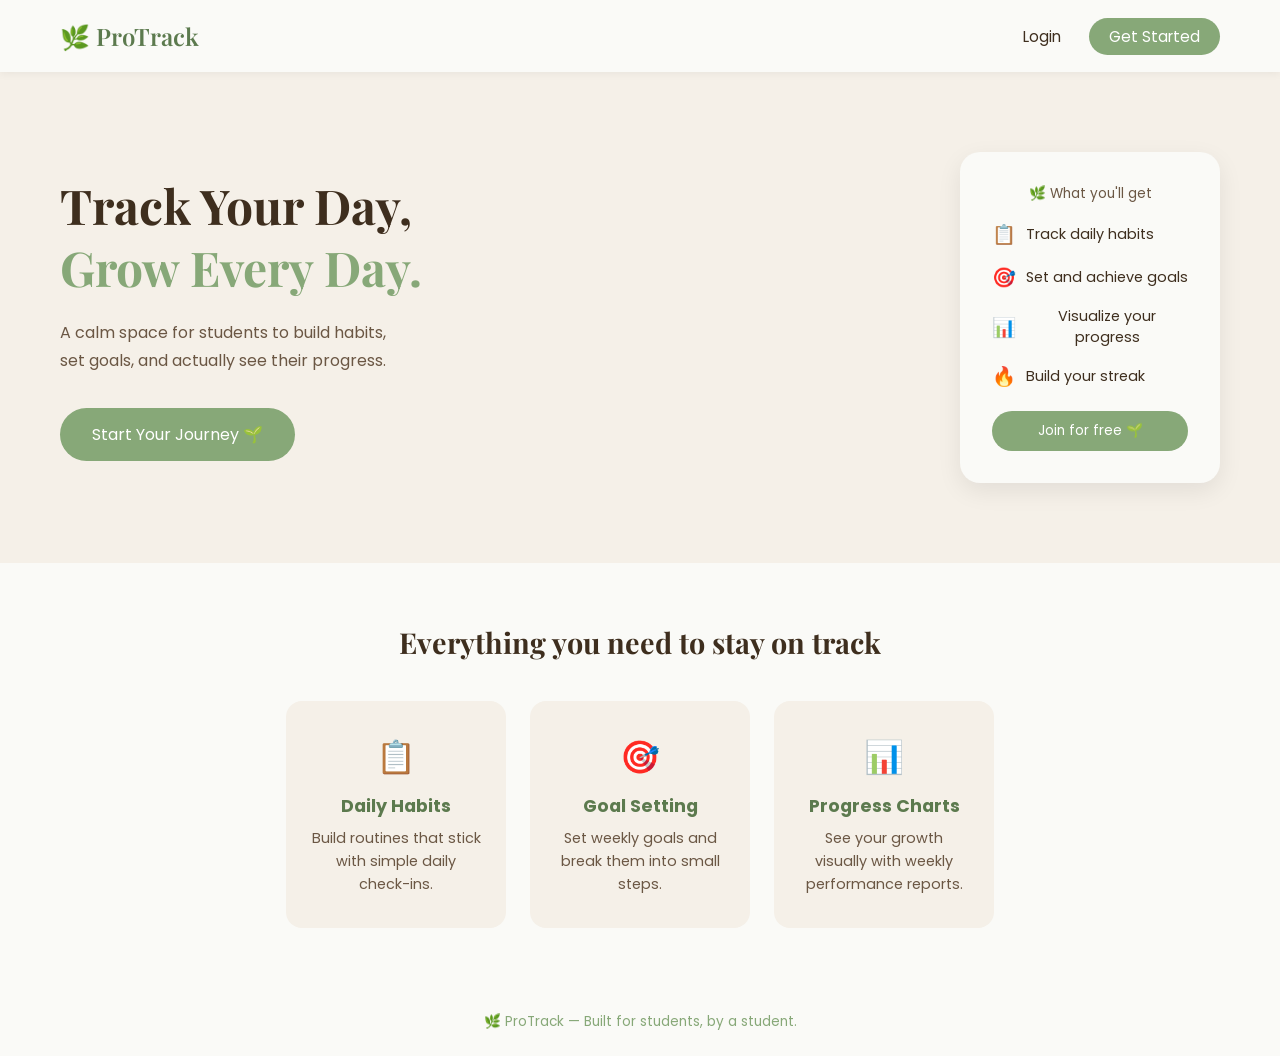
==== index.html @ a3cd6a58 "ProTrack complete project" ====
<!DOCTYPE html>
<html lang="en">
<head>
  <meta charset="UTF-8" />
  <meta name="viewport" content="width=device-width, initial-scale=1.0"/>
  <title>ProTrack</title>
  <link rel="stylesheet" href="css/style.css" />
  <link href="https://fonts.googleapis.com/css2?family=Playfair+Display:wght@400;600&family=Poppins:wght@300;400;500&display=swap" rel="stylesheet"/>
</head>
<body>

  <!-- NAVBAR -->
  <nav class="navbar">
    <div class="logo">🌿 ProTrack</div>
    <div class="nav-links">
      <a href="login.html">Login</a>
      <a href="register.html" class="btn-nav">Get Started</a>
    </div>
  </nav>

  <!-- HERO SECTION -->
  <section class="hero">
    <div class="hero-text">
      <h1>Track Your Day,<br/><span>Grow Every Day.</span></h1>
      <p>A calm space for students to build habits,<br/>set goals, and actually see their progress.</p>
      <a href="register.html" class="btn-primary">Start Your Journey 🌱</a>
    </div>
    <div class="hero-card">
  <p style="font-size:0.85rem; color:#6b5744; margin-bottom:16px;">🌿 What you'll get</p>
  <div style="display:flex; flex-direction:column; gap:14px;">
    <div style="display:flex; align-items:center; gap:10px;">
      <span style="font-size:1.2rem;">📋</span>
      <span style="font-size:0.9rem; color:#3E2E1E;">Track daily habits</span>
    </div>
    <div style="display:flex; align-items:center; gap:10px;">
      <span style="font-size:1.2rem;">🎯</span>
      <span style="font-size:0.9rem; color:#3E2E1E;">Set and achieve goals</span>
    </div>
    <div style="display:flex; align-items:center; gap:10px;">
      <span style="font-size:1.2rem;">📊</span>
      <span style="font-size:0.9rem; color:#3E2E1E;">Visualize your progress</span>
    </div>
    <div style="display:flex; align-items:center; gap:10px;">
      <span style="font-size:1.2rem;">🔥</span>
      <span style="font-size:0.9rem; color:#3E2E1E;">Build your streak</span>
    </div>
  </div>
   <a href="register.html" style="display:block; margin-top:20px; background:#87A878; color:white; text-align:center; padding:10px; border-radius:20px; text-decoration:none; font-size:0.85rem;">Join for free 🌱</a>
</div>
  </section>

  <!-- FEATURES SECTION -->
  <section class="features">
    <h2>Everything you need to stay on track</h2>
    <div class="feature-cards">
      <div class="feature-card">
        <span>📋</span>
        <h3>Daily Habits</h3>
        <p>Build routines that stick with simple daily check-ins.</p>
      </div>
      <div class="feature-card">
        <span>🎯</span>
        <h3>Goal Setting</h3>
        <p>Set weekly goals and break them into small steps.</p>
      </div>
      <div class="feature-card">
        <span>📊</span>
        <h3>Progress Charts</h3>
        <p>See your growth visually with weekly performance reports.</p>
      </div>
    </div>
  </section>

  <!-- FOOTER -->
  <footer>
    <p>🌿 ProTrack — Built for students, by a student.</p>
  </footer>

</body>
</html>
---- css/style.css ----
/* ===== GLOBAL ===== */
* {
  margin: 0;
  padding: 0;
  box-sizing: border-box;
}

body {
  font-family: 'Poppins', sans-serif;
  background-color: #F5F0E8;
  color: #3E2E1E;
}

/* ===== NAVBAR ===== */
.navbar {
  display: flex;
  justify-content: space-between;
  align-items: center;
  padding: 20px 60px;
  background-color: #FAFAF7;
  box-shadow: 0 2px 8px rgba(0,0,0,0.05);
}

.logo {
  font-family: 'Playfair Display', serif;
  font-size: 1.5rem;
  color: #5C7A4E;
  font-weight: 600;
}

.nav-links a {
  text-decoration: none;
  color: #3E2E1E;
  margin-left: 24px;
  font-size: 0.95rem;
}

.btn-nav {
  background-color: #87A878;
  color: white !important;
  padding: 8px 20px;
  border-radius: 20px;
  transition: background 0.3s;
}

.btn-nav:hover {
  background-color: #5C7A4E;
}

/* ===== HERO ===== */
.hero {
  display: flex;
  align-items: center;
  justify-content: space-between;
  padding: 80px 60px;
  gap: 40px;
}

.hero-text h1 {
  font-family: 'Playfair Display', serif;
  font-size: 3rem;
  line-height: 1.3;
  margin-bottom: 20px;
}

.hero-text h1 span {
  color: #87A878;
}

.hero-text p {
  font-size: 1rem;
  color: #6b5744;
  margin-bottom: 32px;
  line-height: 1.8;
}

.btn-primary {
  display: inline-block;
  background-color: #87A878;
  color: white;
  padding: 14px 32px;
  border-radius: 30px;
  text-decoration: none;
  font-size: 1rem;
  transition: background 0.3s;
}

.btn-primary:hover {
  background-color: #5C7A4E;
}

/* ===== HERO CARD ===== */
.hero-card {
  background-color: #FAFAF7;
  border-radius: 20px;
  padding: 32px;
  text-align: center;
  box-shadow: 0 8px 24px rgba(0,0,0,0.08);
  width: 260px;
}

.hero-card h2 {
  font-family: 'Playfair Display', serif;
  font-size: 2.5rem;
  color: #5C7A4E;
  margin: 12px 0 8px;
}

.progress-bar {
  background-color: #e0ddd6;
  border-radius: 10px;
  height: 10px;
  margin-top: 16px;
  overflow: hidden;
}

.progress-fill {
  background-color: #87A878;
  height: 100%;
  border-radius: 10px;
}

/* ===== FEATURES ===== */
.features {
  padding: 60px;
  text-align: center;
  background-color: #FAFAF7;
}

.features h2 {
  font-family: 'Playfair Display', serif;
  font-size: 1.8rem;
  margin-bottom: 40px;
  color: #3E2E1E;
}

.feature-cards {
  display: flex;
  justify-content: center;
  gap: 24px;
  flex-wrap: wrap;
}

.feature-card {
  background-color: #F5F0E8;
  border-radius: 16px;
  padding: 32px 24px;
  width: 220px;
  transition: transform 0.3s;
}

.feature-card:hover {
  transform: translateY(-6px);
}

.feature-card span {
  font-size: 2rem;
}

.feature-card h3 {
  margin: 12px 0 8px;
  font-size: 1.1rem;
  color: #5C7A4E;
}

.feature-card p {
  font-size: 0.9rem;
  color: #6b5744;
  line-height: 1.6;
}

/* ===== FOOTER ===== */
footer {
  text-align: center;
  padding: 24px;
  font-size: 0.85rem;
  color: #87A878;
  background-color: #FAFAF7;
}




/* ===== AUTH PAGES (Login & Register) ===== */
.auth-section {
  min-height: 90vh;
  display: flex;
  align-items: center;
  justify-content: center;
  padding: 40px 20px;
  background-color: #F5F0E8;
}

.auth-card {
  background-color: #FAFAF7;
  border-radius: 24px;
  padding: 48px 40px;
  width: 100%;
  max-width: 420px;
  box-shadow: 0 8px 32px rgba(0,0,0,0.08);
  border: 1px solid #e8e3da;
}

.auth-header {
  text-align: center;
  margin-bottom: 32px;
}

.auth-header h2 {
  font-family: 'Playfair Display', serif;
  font-size: 1.8rem;
  color: #3E2E1E;
  margin-bottom: 8px;
}

.auth-header p {
  font-size: 0.9rem;
  color: #6b5744;
}

.form-group {
  margin-bottom: 20px;
}

.form-group label {
  display: block;
  font-size: 0.85rem;
  font-weight: 500;
  color: #3E2E1E;
  margin-bottom: 8px;
}

.form-group input {
  width: 100%;
  padding: 12px 16px;
  border: 1.5px solid #e0ddd6;
  border-radius: 12px;
  font-size: 0.9rem;
  font-family: 'Poppins', sans-serif;
  background-color: #F5F0E8;
  color: #3E2E1E;
  outline: none;
  transition: border 0.3s;
}

.form-group input:focus {
  border-color: #87A878;
}

.form-footer-link {
  text-align: right;
  margin-bottom: 24px;
}

.form-footer-link a {
  font-size: 0.8rem;
  color: #87A878;
  text-decoration: none;
}

.btn-submit {
  width: 100%;
  padding: 14px;
  background-color: #87A878;
  color: white;
  border: none;
  border-radius: 30px;
  font-size: 1rem;
  font-family: 'Poppins', sans-serif;
  cursor: pointer;
  transition: background 0.3s;
}

.btn-submit:hover {
  background-color: #5C7A4E;
}

.switch-auth {
  text-align: center;
  margin-top: 20px;
  font-size: 0.85rem;
  color: #6b5744;
}

.switch-auth a {
  color: #87A878;
  text-decoration: none;
  font-weight: 500;
}




/* ===== DASHBOARD ===== */
.dashboard {
  padding: 40px 60px;
  background-color: #F5F0E8;
  min-height: 90vh;
}

.welcome-banner {
  display: flex;
  justify-content: space-between;
  align-items: center;
  background-color: #FAFAF7;
  border-radius: 20px;
  padding: 32px 40px;
  margin-bottom: 32px;
  border: 1px solid #e8e3da;
}

.welcome-banner h2 {
  font-family: 'Playfair Display', serif;
  font-size: 1.8rem;
  color: #3E2E1E;
  margin-bottom: 6px;
}

.welcome-banner p {
  color: #6b5744;
  font-size: 0.9rem;
}

.score-badge {
  text-align: center;
  background-color: #87A878;
  color: white;
  padding: 20px 32px;
  border-radius: 16px;
}

.score-badge p {
  font-size: 0.8rem;
  color: white;
  margin-bottom: 4px;
}

.score-badge h1 {
  font-family: 'Playfair Display', serif;
  font-size: 2.5rem;
  color: white;
}

/* STATS ROW */
.stats-row {
  display: flex;
  gap: 20px;
  margin-bottom: 32px;
  flex-wrap: wrap;
}

.stat-card {
  flex: 1;
  background-color: #FAFAF7;
  border-radius: 16px;
  padding: 24px 20px;
  text-align: center;
  border: 1px solid #e8e3da;
  min-width: 120px;
}

.stat-card span {
  font-size: 1.8rem;
}

.stat-card h3 {
  font-family: 'Playfair Display', serif;
  font-size: 1.5rem;
  color: #5C7A4E;
  margin: 8px 0 4px;
}

.stat-card p {
  font-size: 0.8rem;
  color: #6b5744;
}

/* DASHBOARD GRID */
.dashboard-grid {
  display: grid;
  grid-template-columns: 1fr 1fr;
  gap: 24px;
}

.dash-card {
  background-color: #FAFAF7;
  border-radius: 20px;
  padding: 28px;
  border: 1px solid #e8e3da;
}

.dash-card-header {
  display: flex;
  justify-content: space-between;
  align-items: center;
  margin-bottom: 20px;
}

.dash-card-header h3 {
  font-size: 1rem;
  font-weight: 500;
  color: #3E2E1E;
}

.dash-card-header a {
  font-size: 0.8rem;
  color: #87A878;
  text-decoration: none;
}

/* HABIT LIST */
.habit-list {
  list-style: none;
}

.habit-item {
  display: flex;
  align-items: center;
  gap: 12px;
  padding: 10px 0;
  border-bottom: 1px solid #f0ebe2;
  font-size: 0.9rem;
  color: #3E2E1E;
}

.habit-check {
  width: 24px;
  height: 24px;
  background-color: #87A878;
  color: white;
  border-radius: 50%;
  display: flex;
  align-items: center;
  justify-content: center;
  font-size: 0.75rem;
  flex-shrink: 0;
}

.habit-check.empty {
  background-color: #e0ddd6;
  color: #999;
}

.habit-item.done span:last-child {
  text-decoration: line-through;
  color: #999;
}

/* GOALS */
.goal-item {
  margin-bottom: 20px;
}

.goal-info {
  display: flex;
  justify-content: space-between;
  font-size: 0.85rem;
  color: #3E2E1E;
  margin-bottom: 8px;
}

.goal-info span {
  color: #87A878;
  font-weight: 500;
}

.goal-bar {
  background-color: #e0ddd6;
  border-radius: 10px;
  height: 8px;
  overflow: hidden;
}

.goal-fill {
  background-color: #87A878;
  height: 100%;
  border-radius: 10px;
}

/* QUOTE CARD */
.quote-card {
  grid-column: span 2;
  text-align: center;
  background-color: #5C7A4E;
  border: none;
}

.quote-text {
  font-family: 'Playfair Display', serif;
  font-size: 1.2rem;
  color: white;
  line-height: 1.8;
  margin-bottom: 12px;
}

.quote-author {
  font-size: 0.85rem;
  color: #c8dfc0;
}




/* ===== PAGE HEADER ===== */
.page-header {
  margin-bottom: 32px;
}

.page-header h2 {
  font-family: 'Playfair Display', serif;
  font-size: 1.8rem;
  color: #3E2E1E;
  margin-bottom: 6px;
}

.page-header p {
  color: #6b5744;
  font-size: 0.9rem;
}

/* ===== ADD HABIT CARD ===== */
.add-habit-card {
  background-color: #FAFAF7;
  border-radius: 20px;
  padding: 28px 32px;
  border: 1px solid #e8e3da;
}

.add-habit-card h3 {
  font-size: 1rem;
  font-weight: 500;
  color: #3E2E1E;
  margin-bottom: 16px;
}

.add-habit-row {
  display: flex;
  gap: 12px;
}

.add-habit-row input {
  flex: 1;
  padding: 12px 16px;
  border: 1.5px solid #e0ddd6;
  border-radius: 12px;
  font-size: 0.9rem;
  font-family: 'Poppins', sans-serif;
  background-color: #F5F0E8;
  color: #3E2E1E;
  outline: none;
}

.add-habit-row input:focus {
  border-color: #87A878;
}

.add-habit-row button {
  padding: 12px 24px;
  background-color: #87A878;
  color: white;
  border: none;
  border-radius: 12px;
  font-size: 0.9rem;
  font-family: 'Poppins', sans-serif;
  cursor: pointer;
  transition: background 0.3s;
}

.add-habit-row button:hover {
  background-color: #5C7A4E;
}

/* HABIT DELETE */
.habit-delete {
  margin-left: auto;
  cursor: pointer;
  font-size: 0.9rem;
  opacity: 0.5;
}

.habit-delete:hover {
  opacity: 1;
}

/* EMPTY MESSAGE */
.empty-msg {
  text-align: center;
  color: #999;
  font-size: 0.9rem;
  padding: 24px 0;
}


/* ===== GOALS PAGE ===== */
.add-goal-row {
  display: flex;
  gap: 12px;
  flex-wrap: wrap;
}

.add-goal-row input[type="text"] {
  flex: 2;
  padding: 12px 16px;
  border: 1.5px solid #e0ddd6;
  border-radius: 12px;
  font-size: 0.9rem;
  font-family: 'Poppins', sans-serif;
  background-color: #F5F0E8;
  color: #3E2E1E;
  outline: none;
}

.add-goal-row input[type="number"] {
  flex: 1;
  padding: 12px 16px;
  border: 1.5px solid #e0ddd6;
  border-radius: 12px;
  font-size: 0.9rem;
  font-family: 'Poppins', sans-serif;
  background-color: #F5F0E8;
  color: #3E2E1E;
  outline: none;
  min-width: 80px;
}

.add-goal-row input:focus {
  border-color: #87A878;
}

.add-goal-row button {
  padding: 12px 24px;
  background-color: #87A878;
  color: white;
  border: none;
  border-radius: 12px;
  font-size: 0.9rem;
  font-family: 'Poppins', sans-serif;
  cursor: pointer;
  transition: background 0.3s;
}

.add-goal-row button:hover {
  background-color: #5C7A4E;
}

.goal-item-full {
  padding: 16px 0;
  border-bottom: 1px solid #f0ebe2;
}

.goal-item-full:last-child {
  border-bottom: none;
}

.goal-percent {
  font-size: 0.85rem;
  color: #87A878;
  font-weight: 500;
  min-width: 36px;
}

.progress-input {
  width: 60px;
  padding: 4px 8px;
  border: 1.5px solid #e0ddd6;
  border-radius: 8px;
  font-size: 0.85rem;
  font-family: 'Poppins', sans-serif;
  background-color: #F5F0E8;
  color: #3E2E1E;
  outline: none;
  text-align: center;
}

.progress-input:focus {
  border-color: #87A878;
}



/* ===== PROGRESS GRID ===== */
.progress-grid {
  display: grid;
  grid-template-columns: 1fr 1fr 1fr;
  gap: 16px;
  height: 280px;
}

.progress-grid .dash-card {
  padding: 16px;
  display: flex;
  flex-direction: column;
  overflow: hidden;
}

.progress-grid .dash-card-header {
  margin-bottom: 10px;
  flex-shrink: 0;
}

.progress-grid canvas {
  flex: 1;
  min-height: 0 !important;
  max-height: 180px !important;
}

/* ===== AUTH MESSAGES ===== */
#loginMsg, #registerMsg {
  min-height: 20px;
  margin-top: 12px;
  text-align: center;
  font-size: 0.85rem;
}




/* ===== DASHBOARD EMPTY STATES ===== */
#dashHabitEmpty, #dashGoalEmpty {
  display: none;
}




/* ===== REMINDER BANNER ===== */
.reminder-banner {
  display: flex;
  align-items: center;
  gap: 12px;
  background-color: #FAFAF7;
  border: 1px solid #87A878;
  border-left: 4px solid #87A878;
  border-radius: 12px;
  padding: 16px 20px;
  margin-bottom: 24px;
}

.reminder-banner span {
  font-size: 1.3rem;
}

.reminder-banner p {
  font-size: 0.9rem;
  color: #3E2E1E;
  margin: 0;
}



/* ===== RESET PASSWORD MESSAGES ===== */
#resetMsg1, #resetMsg2 {
  min-height: 20px;
  margin-top: 12px;
  text-align: center;
  font-size: 0.85rem;
}
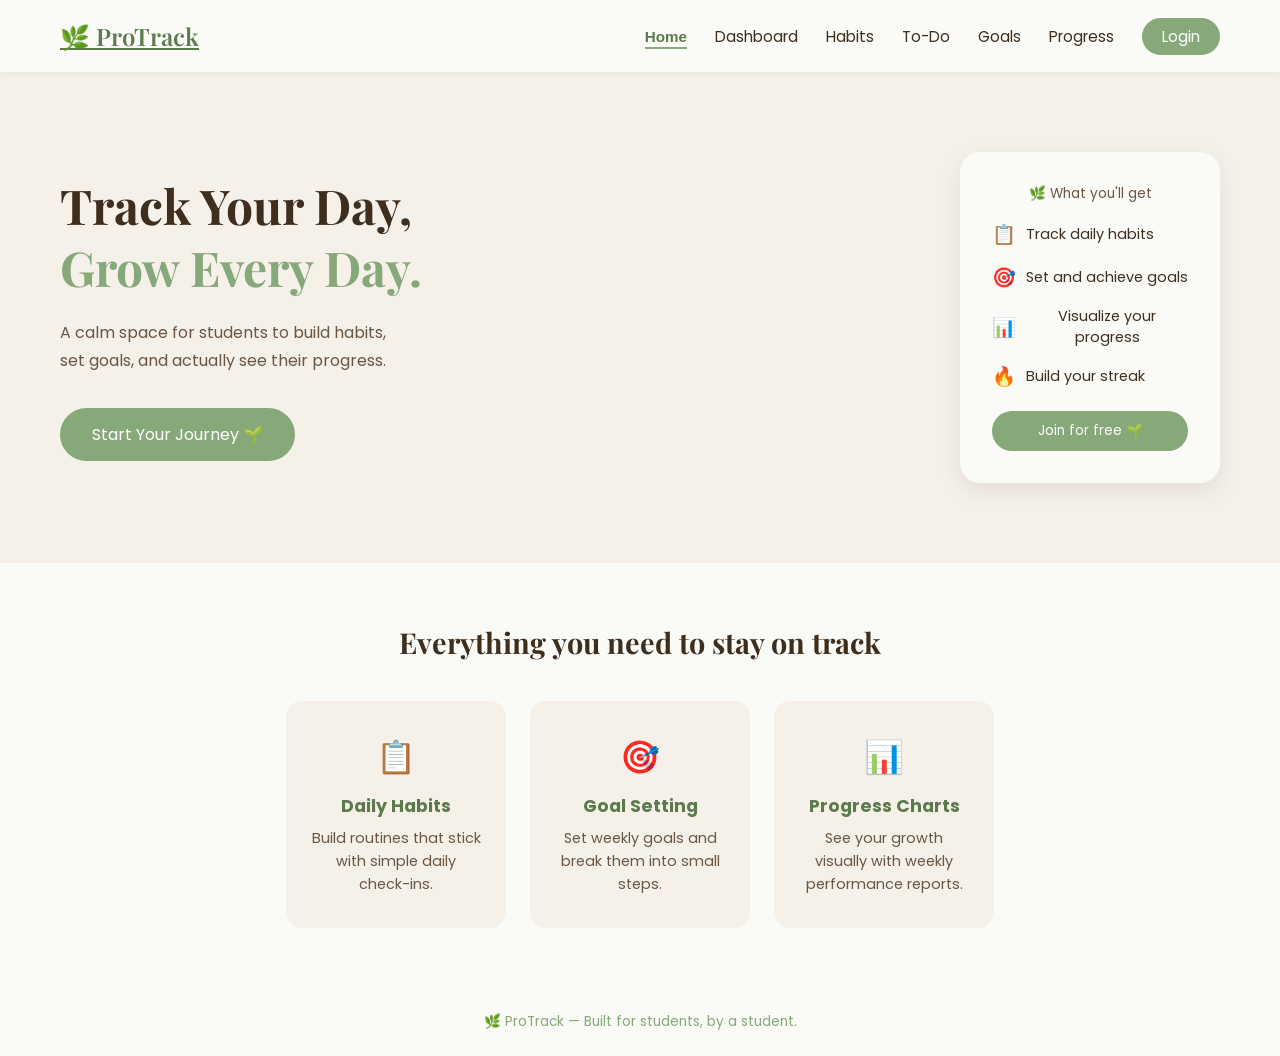
==== commit 717b8652: "Consistent navbar with active page highlight" ====
--- a/index.html
+++ b/index.html
@@ -11,12 +11,17 @@
 
   <!-- NAVBAR -->
   <nav class="navbar">
-    <div class="logo">🌿 ProTrack</div>
-    <div class="nav-links">
-      <a href="login.html">Login</a>
-      <a href="register.html" class="btn-nav">Get Started</a>
-    </div>
-  </nav>
+  <a href="index.html" class="logo">🌿 ProTrack</a>
+  <div class="nav-links">
+    <a href="index.html" class="active">Home</a>
+    <a href="dashboard.html">Dashboard</a>
+    <a href="habits.html">Habits</a>
+    <a href="todo.html">To-Do</a>
+    <a href="goals.html">Goals</a>
+    <a href="progress.html">Progress</a>
+    <a href="login.html" class="btn-nav">Login</a>
+  </div>
+</nav>
 
   <!-- HERO SECTION -->
   <section class="hero">
--- a/css/style.css
+++ b/css/style.css
@@ -754,4 +754,255 @@
   margin-top: 12px;
   text-align: center;
   font-size: 0.85rem;
-}+}
+
+
+
+
+/* ===== MOBILE RESPONSIVE ===== */
+@media (max-width: 768px) {
+
+  /* NAVBAR */
+  .navbar {
+    padding: 16px 20px;
+    flex-wrap: wrap;
+    gap: 10px;
+  }
+
+  .nav-links {
+    display: flex;
+    flex-wrap: wrap;
+    gap: 8px;
+  }
+
+  .nav-links a {
+    font-size: 0.8rem;
+    margin-left: 8px;
+  }
+
+  /* HERO SECTION */
+  .hero {
+    flex-direction: column;
+    padding: 40px 20px;
+    text-align: center;
+  }
+
+  .hero-text h1 {
+    font-size: 2rem;
+  }
+
+  .hero-card {
+    width: 100%;
+  }
+
+  /* FEATURES */
+  .features {
+    padding: 40px 20px;
+  }
+
+  .feature-cards {
+    flex-direction: column;
+    align-items: center;
+  }
+
+  .feature-card {
+    width: 100%;
+    max-width: 320px;
+  }
+
+  /* AUTH PAGES */
+  .auth-card {
+    padding: 32px 20px;
+    margin: 0 16px;
+  }
+
+  /* DASHBOARD */
+  .dashboard {
+    padding: 24px 16px;
+  }
+
+  .welcome-banner {
+    flex-direction: column;
+    gap: 16px;
+    padding: 24px 20px;
+    text-align: center;
+  }
+
+  .welcome-banner h2 {
+    font-size: 1.4rem;
+  }
+
+  .score-badge {
+    width: 100%;
+  }
+
+  /* STATS ROW */
+  .stats-row {
+    display: grid;
+    grid-template-columns: 1fr 1fr;
+    gap: 12px;
+  }
+
+  .stat-card {
+    padding: 16px 12px;
+  }
+
+  .stat-card h3 {
+    font-size: 1.2rem;
+  }
+
+  /* DASHBOARD GRID */
+  .dashboard-grid {
+    grid-template-columns: 1fr;
+  }
+
+  .quote-card {
+    grid-column: span 1 !important;
+  }
+
+  /* ADD HABIT ROW */
+  .add-habit-row {
+    flex-direction: column;
+  }
+
+  .add-habit-row button {
+    width: 100%;
+  }
+
+  /* ADD GOAL ROW */
+  .add-goal-row {
+    flex-direction: column;
+  }
+
+  .add-goal-row input {
+    width: 100% !important;
+  }
+
+  .add-goal-row button {
+    width: 100%;
+  }
+
+  /* PROGRESS GRID */
+  .progress-grid {
+    grid-template-columns: 1fr;
+    height: auto;
+  }
+
+  .progress-grid canvas {
+    max-height: 200px !important;
+  }
+
+}
+
+/* EXTRA SMALL SCREENS (phones under 400px) */
+@media (max-width: 400px) {
+
+  .hero-text h1 {
+    font-size: 1.6rem;
+  }
+
+  .auth-card {
+    padding: 24px 16px;
+  }
+
+  .stats-row {
+    grid-template-columns: 1fr;
+  }
+
+}
+
+
+
+
+/* ===== TODO PAGE ===== */
+.add-todo-row {
+  display: flex;
+  gap: 12px;
+  flex-wrap: wrap;
+}
+
+.add-todo-row input {
+  flex: 2;
+  padding: 12px 16px;
+  border: 1.5px solid #e0ddd6;
+  border-radius: 12px;
+  font-size: 0.9rem;
+  font-family: 'Poppins', sans-serif;
+  background-color: #F5F0E8;
+  color: #3E2E1E;
+  outline: none;
+}
+
+.add-todo-row input:focus {
+  border-color: #87A878;
+}
+
+.add-todo-row select {
+  padding: 12px 16px;
+  border: 1.5px solid #e0ddd6;
+  border-radius: 12px;
+  font-size: 0.9rem;
+  font-family: 'Poppins', sans-serif;
+  background-color: #F5F0E8;
+  color: #3E2E1E;
+  outline: none;
+  cursor: pointer;
+}
+
+.add-todo-row select:focus {
+  border-color: #87A878;
+}
+
+.add-todo-row button {
+  padding: 12px 24px;
+  background-color: #87A878;
+  color: white;
+  border: none;
+  border-radius: 12px;
+  font-size: 0.9rem;
+  font-family: 'Poppins', sans-serif;
+  cursor: pointer;
+  transition: background 0.3s;
+}
+
+.add-todo-row button:hover {
+  background-color: #5C7A4E;
+}
+
+.todo-priority {
+  font-size: 0.85rem;
+  margin-right: 4px;
+}
+
+/* ===== TOAST NOTIFICATION ===== */
+.toast-notification {
+  position: fixed;
+  bottom: 30px;
+  right: 30px;
+  background-color: #5C7A4E;
+  color: white;
+  padding: 14px 24px;
+  border-radius: 12px;
+  font-size: 0.9rem;
+  font-family: 'Poppins', sans-serif;
+  box-shadow: 0 8px 24px rgba(0,0,0,0.15);
+  opacity: 0;
+  transform: translateY(20px);
+  transition: all 0.4s ease;
+  z-index: 9999;
+  max-width: 300px;
+}
+
+.toast-notification.toast-show {
+  opacity: 1;
+  transform: translateY(0);
+}
+
+/* ===== ACTIVE NAV LINK ===== */
+.nav-links a.active {
+  color: #5C7A4E;
+  font-weight: 600;
+  border-bottom: 2px solid #87A878;
+  padding-bottom: 2px;
+}
+
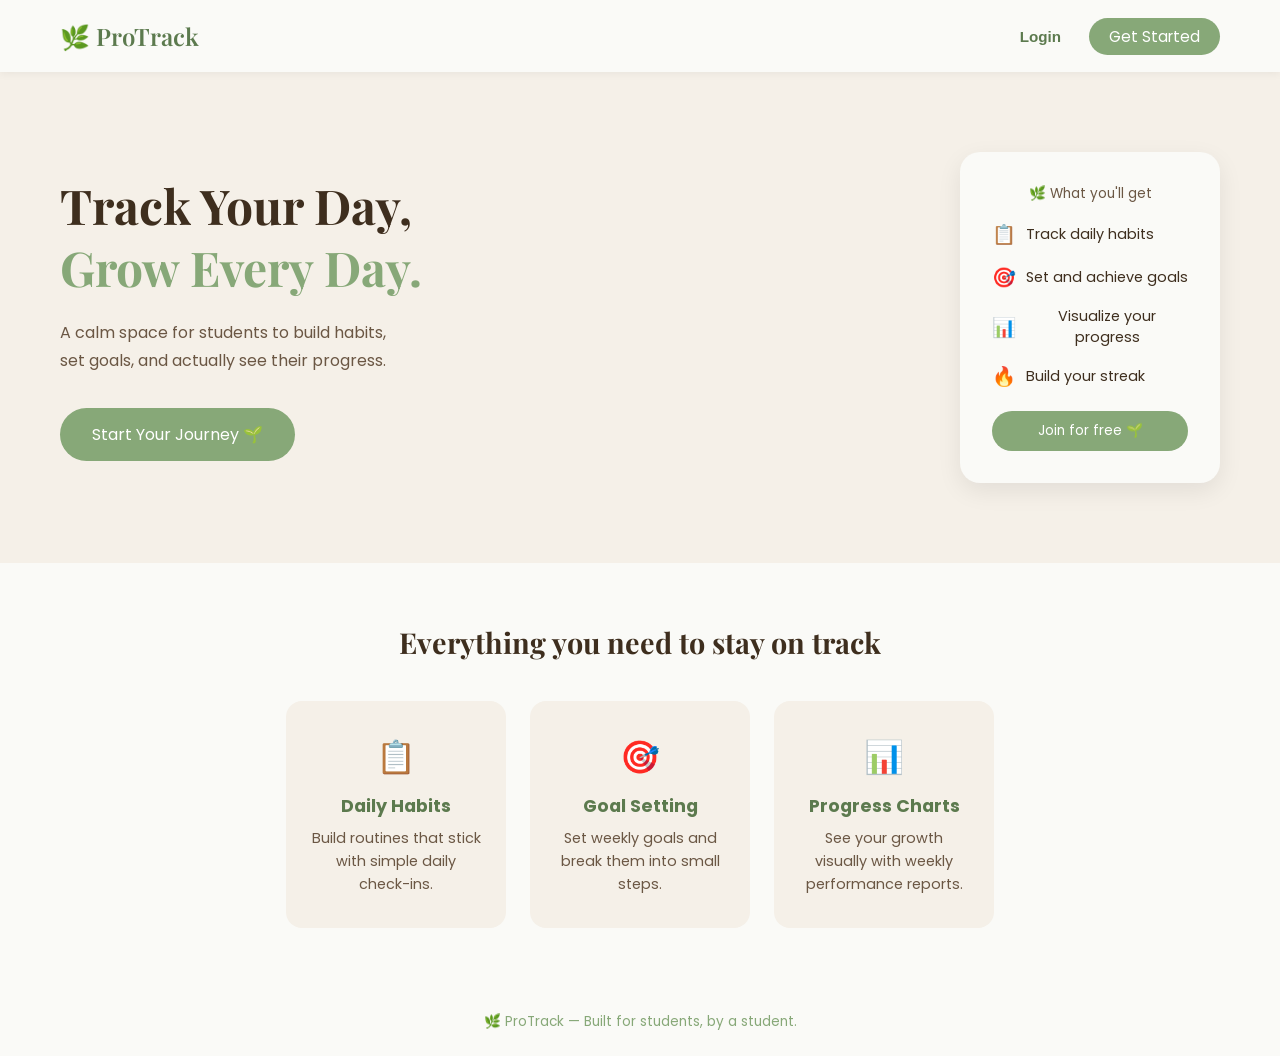
==== commit ac60f1f6: "Final updates and fixes" ====
--- a/index.html
+++ b/index.html
@@ -12,14 +12,8 @@
   <!-- NAVBAR -->
   <nav class="navbar">
   <a href="index.html" class="logo">🌿 ProTrack</a>
-  <div class="nav-links">
-    <a href="index.html" class="active">Home</a>
-    <a href="dashboard.html">Dashboard</a>
-    <a href="habits.html">Habits</a>
-    <a href="todo.html">To-Do</a>
-    <a href="goals.html">Goals</a>
-    <a href="progress.html">Progress</a>
-    <a href="login.html" class="btn-nav">Login</a>
+  <div class="nav-links" id="navLinks">
+    <!-- filled by JS -->
   </div>
 </nav>
 
@@ -50,7 +44,7 @@
       <span style="font-size:0.9rem; color:#3E2E1E;">Build your streak</span>
     </div>
   </div>
-   <a href="register.html" style="display:block; margin-top:20px; background:#87A878; color:white; text-align:center; padding:10px; border-radius:20px; text-decoration:none; font-size:0.85rem;">Join for free 🌱</a>
+<a href="register.html" id="heroBtn" style="display:block; margin-top:20px; background:#87A878; color:white; text-align:center; padding:10px; border-radius:20px; text-decoration:none; font-size:0.85rem;">Join for free 🌱</a>
 </div>
   </section>
 
@@ -80,6 +74,72 @@
   <footer>
     <p>🌿 ProTrack — Built for students, by a student.</p>
   </footer>
+<script>
+  const loggedIn = localStorage.getItem('loggedInUser');
+  const nav = document.getElementById('navLinks');
 
+  if (loggedIn) {
+    nav.innerHTML = `
+      <a href="dashboard.html">Dashboard</a>
+      <a href="habits.html">Habits</a>
+      <a href="todo.html">To-Do</a>
+      <a href="goals.html">Goals</a>
+      <a href="progress.html">Progress</a>
+      <a href="#" onclick="localStorage.removeItem('loggedInUser'); window.location.reload();" class="btn-nav">Logout</a>
+    `;
+  } else {
+    nav.innerHTML = `
+      <a href="login.html" class="active">Login</a>
+      <a href="register.html" class="btn-nav">Get Started</a>
+    `;
+  }
+
+  // Show notification if not logged in and visiting feature pages
+const currentPage = window.location.pathname;
+const featurePages = ['habits', 'todo', 'goals', 'progress', 'dashboard'];
+const isFeaturePage = featurePages.some(page => currentPage.includes(page));
+
+if (!loggedIn && isFeaturePage) {
+  // Show toast notification
+  const toast = document.createElement('div');
+  toast.style.cssText = `
+    position: fixed;
+    bottom: 30px;
+    right: 30px;
+    background-color: #5C7A4E;
+    color: white;
+    padding: 16px 24px;
+    border-radius: 12px;
+    font-size: 0.9rem;
+    font-family: 'Poppins', sans-serif;
+    box-shadow: 0 8px 24px rgba(0,0,0,0.15);
+    z-index: 9999;
+    max-width: 300px;
+    display: flex;
+    flex-direction: column;
+    gap: 10px;
+  `;
+  toast.innerHTML = `
+    <p>🔔 Login for a better experience and to save your data!</p>
+    <a href="login.html" style="background:white; color:#5C7A4E; padding:8px 16px; border-radius:20px; text-decoration:none; font-weight:600; text-align:center; font-size:0.85rem;">Login Now →</a>
+  `;
+  document.body.appendChild(toast);
+
+  setTimeout(() => toast.remove(), 6000);
+}
+  // Update hero card button
+  const heroBtn = document.getElementById('heroBtn');
+  if (heroBtn && loggedIn) {
+    heroBtn.textContent = 'Go to Dashboard 🌿';
+    heroBtn.href = 'dashboard.html';
+  }
+
+  // Update Start Your Journey button
+  const startBtn = document.querySelector('.btn-primary');
+  if (startBtn && loggedIn) {
+    startBtn.textContent = 'Go to Dashboard 🌿';
+    startBtn.href = 'dashboard.html';
+  }
+</script>
 </body>
 </html>
--- a/css/style.css
+++ b/css/style.css
@@ -26,6 +26,7 @@
   font-size: 1.5rem;
   color: #5C7A4E;
   font-weight: 600;
+  text-decoration: none;
 }
 
 .nav-links a {
@@ -1002,7 +1003,8 @@
 .nav-links a.active {
   color: #5C7A4E;
   font-weight: 600;
-  border-bottom: 2px solid #87A878;
-  padding-bottom: 2px;
-}
-
+}
+.logo {
+  text-decoration: none;
+}
+
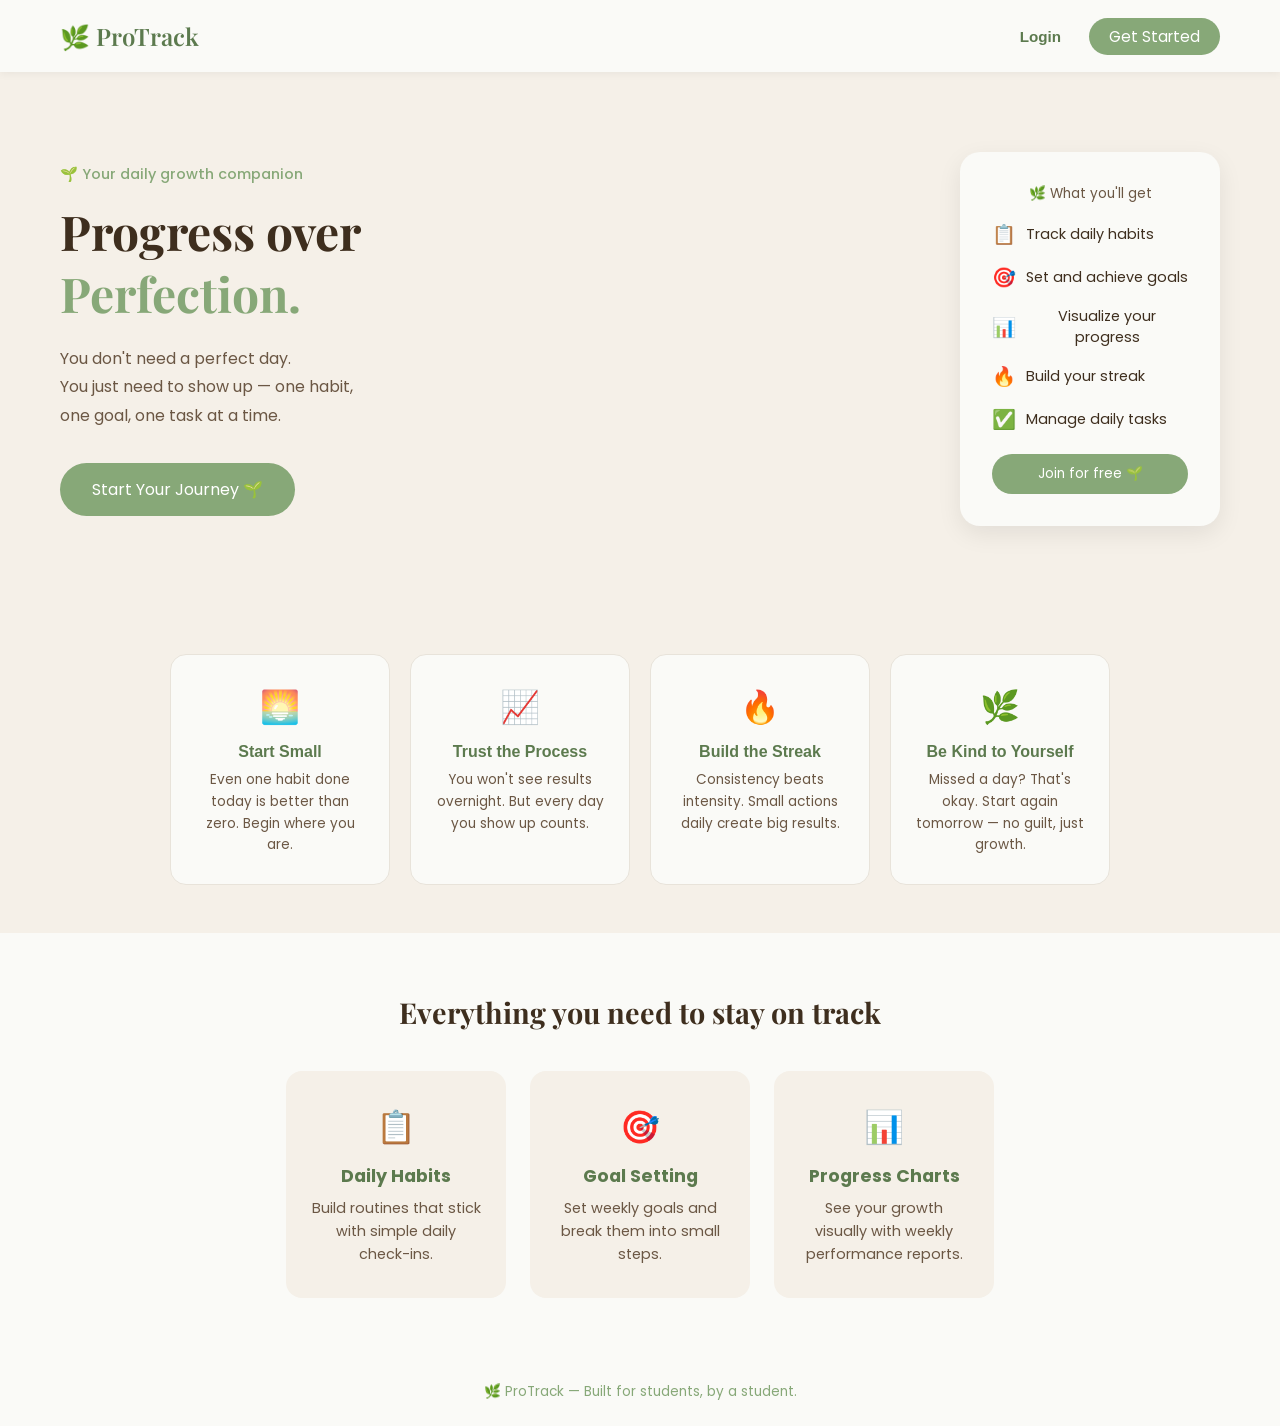
==== commit e127da60: "Fixed dashboard data visibility and motivating landing page" ====
--- a/index.html
+++ b/index.html
@@ -17,37 +17,67 @@
   </div>
 </nav>
 
-  <!-- HERO SECTION -->
-  <section class="hero">
-    <div class="hero-text">
-      <h1>Track Your Day,<br/><span>Grow Every Day.</span></h1>
-      <p>A calm space for students to build habits,<br/>set goals, and actually see their progress.</p>
-      <a href="register.html" class="btn-primary">Start Your Journey 🌱</a>
-    </div>
+ <!-- HERO SECTION -->
+<section class="hero">
+  <div class="hero-text">
+    <p style="font-size:0.9rem; color:#87A878; font-weight:500; margin-bottom:12px;">🌱 Your daily growth companion</p>
+    <h1>Progress over<br/><span>Perfection.</span></h1>
+    <p>You don't need a perfect day.<br/>You just need to show up — one habit,<br/>one goal, one task at a time.</p>
+    <a href="register.html" class="btn-primary" id="heroMainBtn">Start Your Journey 🌱</a>
+  </div>
+  <div class="hero-image">
     <div class="hero-card">
-  <p style="font-size:0.85rem; color:#6b5744; margin-bottom:16px;">🌿 What you'll get</p>
-  <div style="display:flex; flex-direction:column; gap:14px;">
-    <div style="display:flex; align-items:center; gap:10px;">
-      <span style="font-size:1.2rem;">📋</span>
-      <span style="font-size:0.9rem; color:#3E2E1E;">Track daily habits</span>
-    </div>
-    <div style="display:flex; align-items:center; gap:10px;">
-      <span style="font-size:1.2rem;">🎯</span>
-      <span style="font-size:0.9rem; color:#3E2E1E;">Set and achieve goals</span>
-    </div>
-    <div style="display:flex; align-items:center; gap:10px;">
-      <span style="font-size:1.2rem;">📊</span>
-      <span style="font-size:0.9rem; color:#3E2E1E;">Visualize your progress</span>
-    </div>
-    <div style="display:flex; align-items:center; gap:10px;">
-      <span style="font-size:1.2rem;">🔥</span>
-      <span style="font-size:0.9rem; color:#3E2E1E;">Build your streak</span>
+      <p style="font-size:0.85rem; color:#6b5744; margin-bottom:16px;">🌿 What you'll get</p>
+      <div style="display:flex; flex-direction:column; gap:14px;">
+        <div style="display:flex; align-items:center; gap:10px;">
+          <span style="font-size:1.2rem;">📋</span>
+          <span style="font-size:0.9rem; color:#3E2E1E;">Track daily habits</span>
+        </div>
+        <div style="display:flex; align-items:center; gap:10px;">
+          <span style="font-size:1.2rem;">🎯</span>
+          <span style="font-size:0.9rem; color:#3E2E1E;">Set and achieve goals</span>
+        </div>
+        <div style="display:flex; align-items:center; gap:10px;">
+          <span style="font-size:1.2rem;">📊</span>
+          <span style="font-size:0.9rem; color:#3E2E1E;">Visualize your progress</span>
+        </div>
+        <div style="display:flex; align-items:center; gap:10px;">
+          <span style="font-size:1.2rem;">🔥</span>
+          <span style="font-size:0.9rem; color:#3E2E1E;">Build your streak</span>
+        </div>
+        <div style="display:flex; align-items:center; gap:10px;">
+          <span style="font-size:1.2rem;">✅</span>
+          <span style="font-size:0.9rem; color:#3E2E1E;">Manage daily tasks</span>
+        </div>
+      </div>
+      <a href="register.html" id="heroBtn" style="display:block; margin-top:20px; background:#87A878; color:white; text-align:center; padding:10px; border-radius:20px; text-decoration:none; font-size:0.85rem;">Join for free 🌱</a>
     </div>
   </div>
-<a href="register.html" id="heroBtn" style="display:block; margin-top:20px; background:#87A878; color:white; text-align:center; padding:10px; border-radius:20px; text-decoration:none; font-size:0.85rem;">Join for free 🌱</a>
-</div>
-  </section>
+</section>
 
+<!-- MOTIVATION SECTION -->
+<section class="motivation-section">
+  <div class="motivation-card">
+    <span>🌅</span>
+    <h3>Start Small</h3>
+    <p>Even one habit done today is better than zero. Begin where you are.</p>
+  </div>
+  <div class="motivation-card">
+    <span>📈</span>
+    <h3>Trust the Process</h3>
+    <p>You won't see results overnight. But every day you show up counts.</p>
+  </div>
+  <div class="motivation-card">
+    <span>🔥</span>
+    <h3>Build the Streak</h3>
+    <p>Consistency beats intensity. Small actions daily create big results.</p>
+  </div>
+  <div class="motivation-card">
+    <span>🌿</span>
+    <h3>Be Kind to Yourself</h3>
+    <p>Missed a day? That's okay. Start again tomorrow — no guilt, just growth.</p>
+  </div>
+</section>
   <!-- FEATURES SECTION -->
   <section class="features">
     <h2>Everything you need to stay on track</h2>
--- a/css/style.css
+++ b/css/style.css
@@ -1008,3 +1008,144 @@
   text-decoration: none;
 }
 
+/* ===== TODO DEADLINE ===== */
+.todo-deadline {
+  font-size: 0.78rem;
+  color: #87A878;
+  margin-top: 3px;
+}
+
+.todo-deadline.soon {
+  color: #C9A84C;
+  font-weight: 500;
+}
+
+.todo-deadline.overdue {
+  color: #c0392b;
+  font-weight: 600;
+}
+
+.add-todo-row input[type="datetime-local"] {
+  padding: 12px 16px;
+  border: 1.5px solid #e0ddd6;
+  border-radius: 12px;
+  font-size: 0.9rem;
+  font-family: 'Poppins', sans-serif;
+  background-color: #F5F0E8;
+  color: #3E2E1E;
+  outline: none;
+}
+
+.add-todo-row input[type="datetime-local"]:focus {
+  border-color: #87A878;
+}
+
+
+/* ===== TODO DASHBOARD ITEM ===== */
+.todo-dash-item {
+  padding: 10px 0;
+  border-bottom: 1px solid #f0ebe2;
+}
+
+.todo-dash-item:last-child {
+  border-bottom: none;
+}
+
+.overdue-fill {
+  background-color: #c0392b !important;
+}
+
+.soon-fill {
+  background-color: #C9A84C !important;
+}
+
+
+/* ===== TODO PREVIEW CARD ===== */
+.todo-preview-card {
+  grid-column: span 2;
+}
+
+.todo-progress-summary {
+  margin-bottom: 16px;
+}
+
+.todo-summary-bar {
+  background-color: #e0ddd6;
+  border-radius: 10px;
+  height: 8px;
+  overflow: hidden;
+  margin-bottom: 6px;
+}
+
+.todo-summary-fill {
+  background-color: #87A878;
+  height: 100%;
+  border-radius: 10px;
+  transition: width 0.5s ease;
+}
+
+.todo-summary-text {
+  font-size: 0.8rem;
+  color: #6b5744;
+  text-align: right;
+}
+
+@media (max-width: 768px) {
+  .todo-preview-card {
+    grid-column: span 1;
+  }
+}
+
+
+/* ===== MOTIVATION SECTION ===== */
+.motivation-section {
+  display: flex;
+  gap: 20px;
+  padding: 48px 60px;
+  background-color: #F5F0E8;
+  flex-wrap: wrap;
+  justify-content: center;
+}
+
+.motivation-card {
+  background-color: #FAFAF7;
+  border-radius: 16px;
+  padding: 28px 24px;
+  width: 220px;
+  text-align: center;
+  border: 1px solid #e8e3da;
+  transition: transform 0.3s;
+}
+
+.motivation-card:hover {
+  transform: translateY(-6px);
+}
+
+.motivation-card span {
+  font-size: 2rem;
+  display: block;
+  margin-bottom: 12px;
+}
+
+.motivation-card h3 {
+  font-size: 1rem;
+  color: #5C7A4E;
+  margin-bottom: 8px;
+  font-weight: 600;
+}
+
+.motivation-card p {
+  font-size: 0.85rem;
+  color: #6b5744;
+  line-height: 1.6;
+}
+
+@media (max-width: 768px) {
+  .motivation-section {
+    padding: 32px 20px;
+  }
+  .motivation-card {
+    width: 100%;
+    max-width: 320px;
+  }
+}
